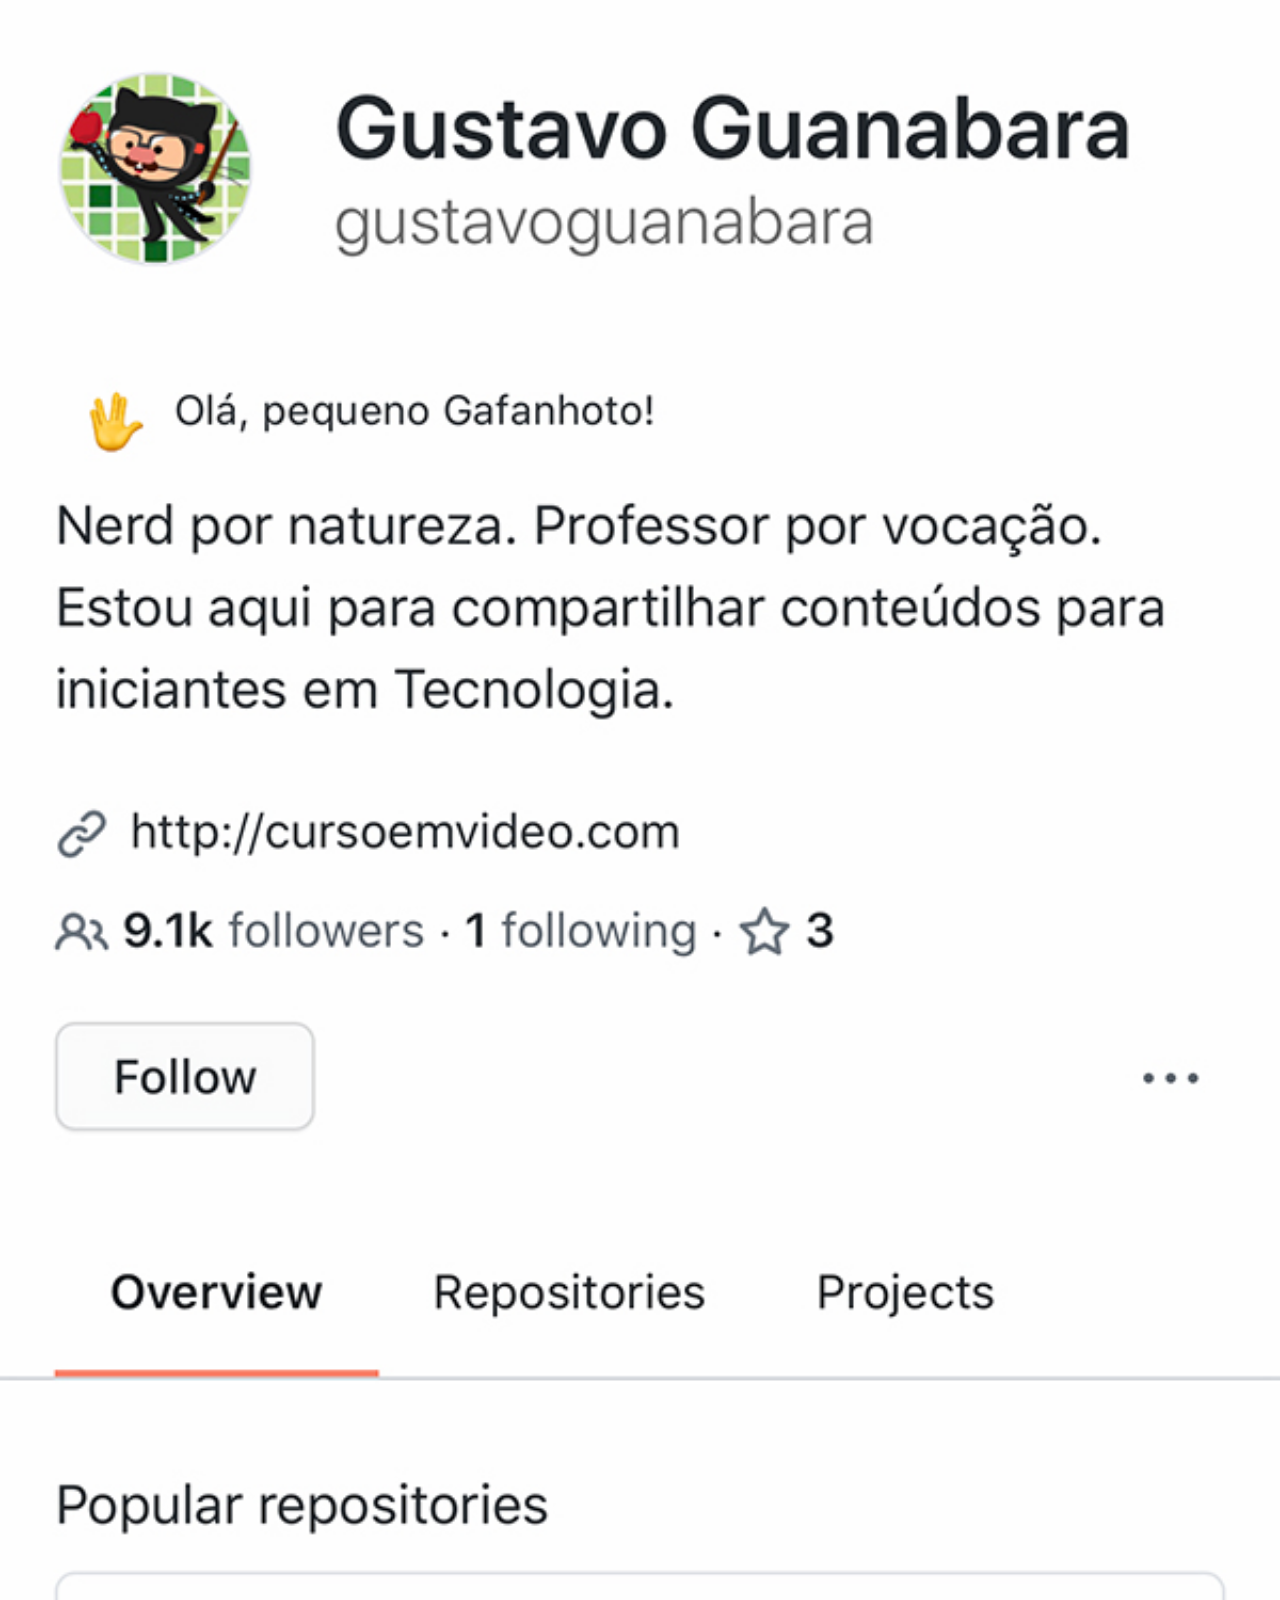
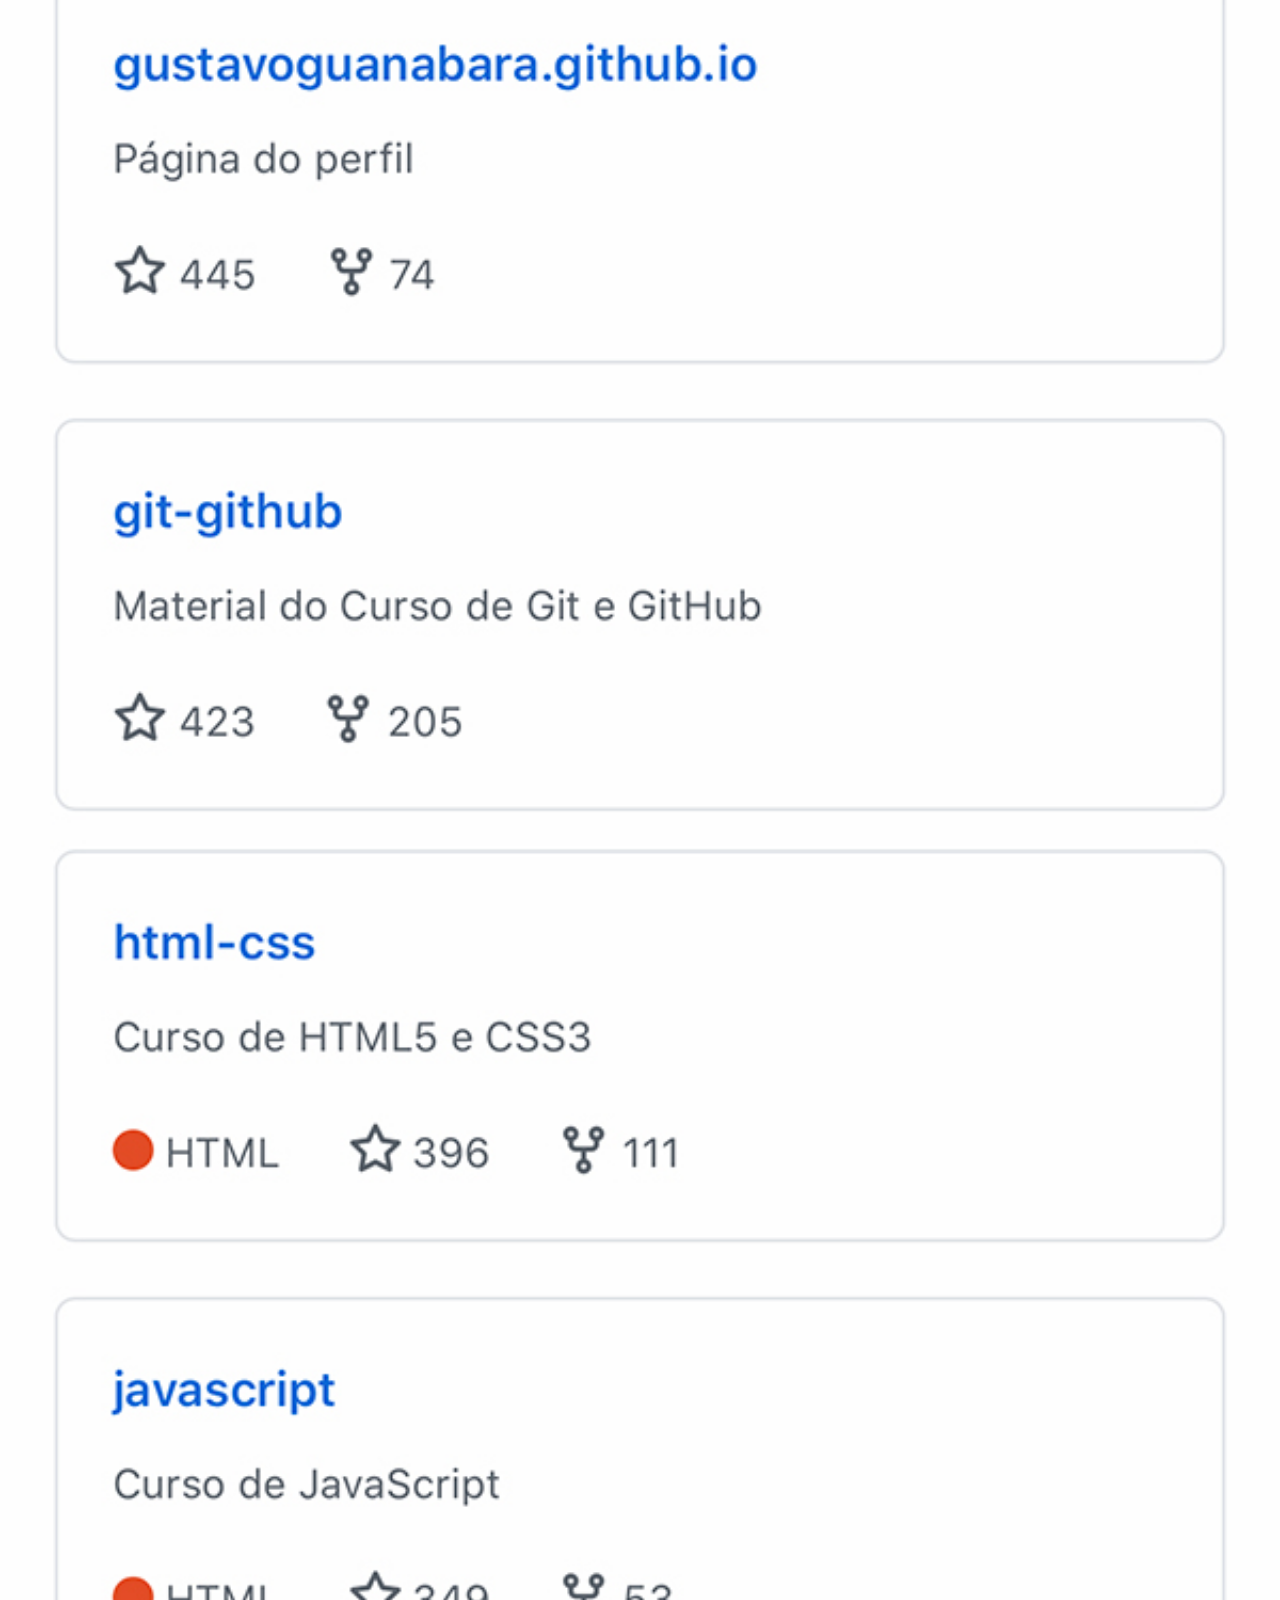
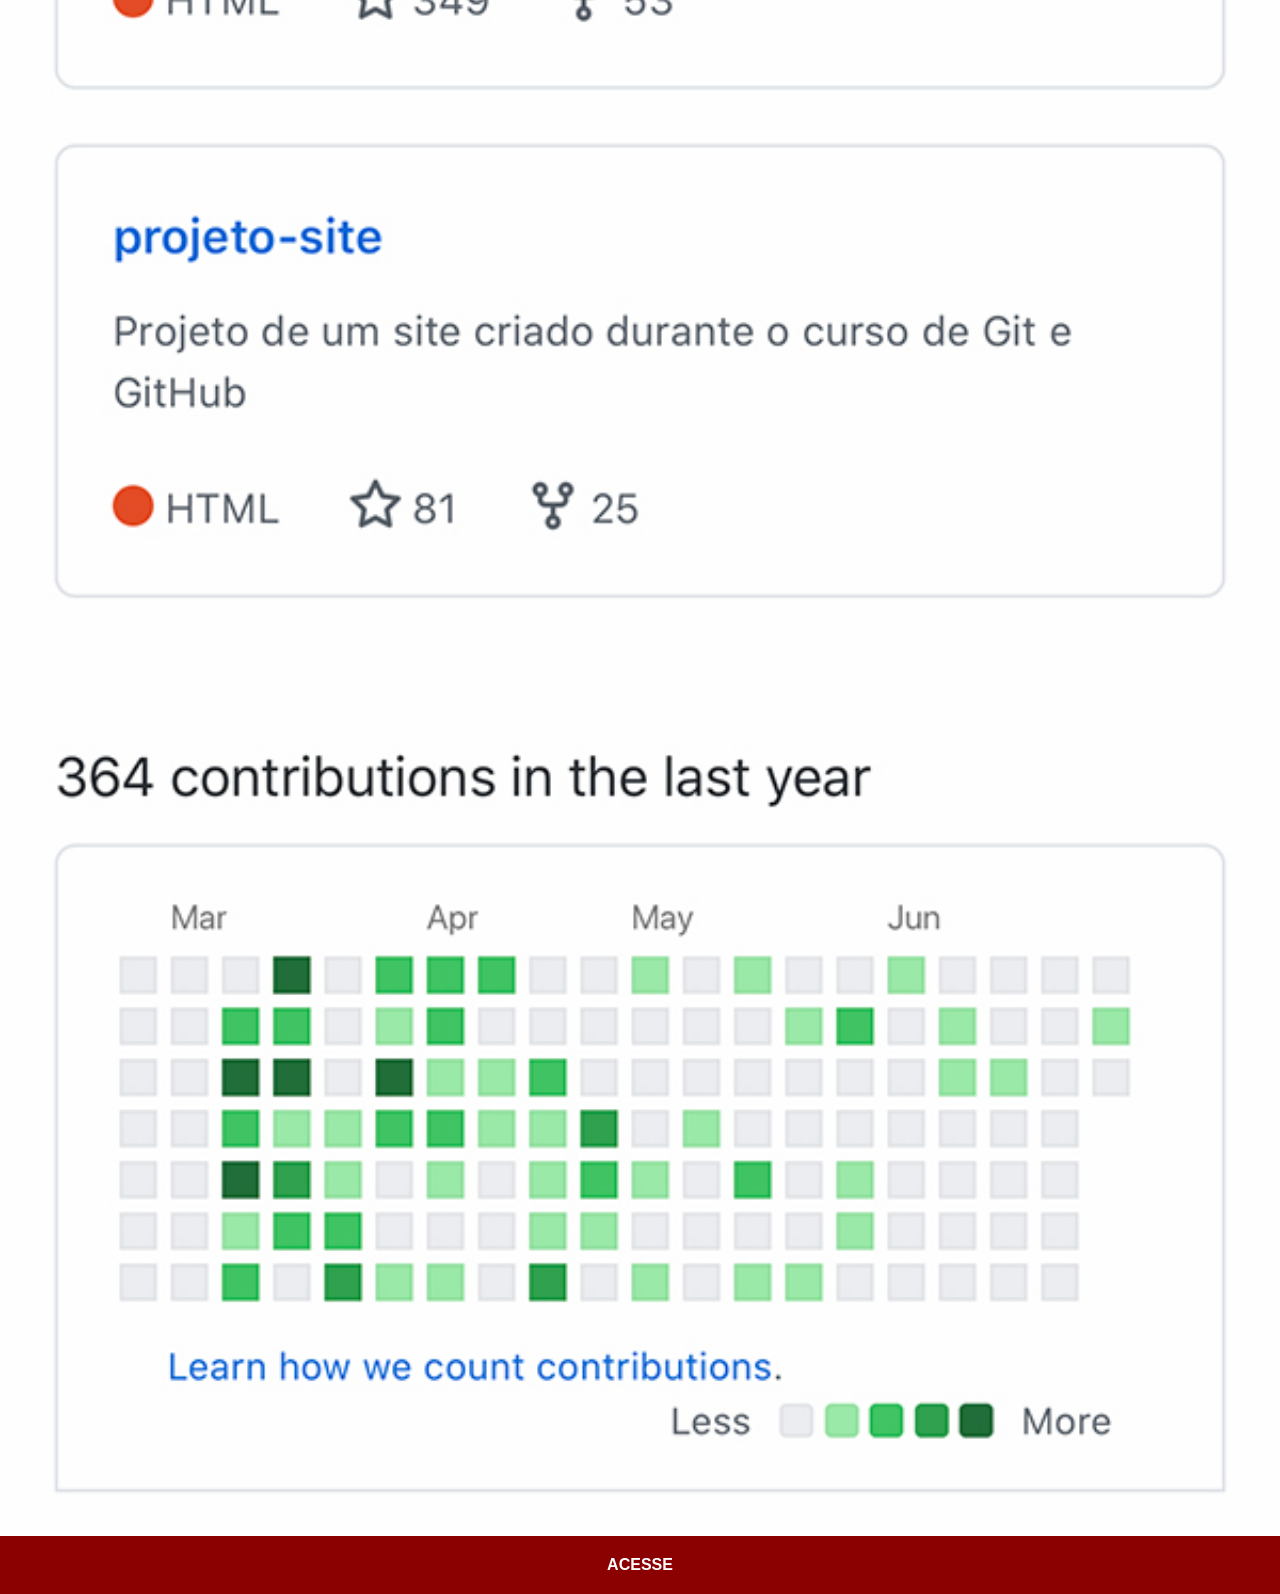
==== github.html @ 9b171b0d "projeto quase finalizado, faltando alguns ajustes" ====
<!DOCTYPE html>
<html lang="pt-br">
<head>
    <meta charset="UTF-8">
    <meta name="viewport" content="width=device-width, initial-scale=1.0">
    <title>GitHub</title>
    <link rel="stylesheet" href="estilos/social.css">
</head>
<body>
    <img src="imagens/tela-github.jpg" alt="GitHub"><a href="https://github.com/gustavoguanabara" target="_blank">ACESSE</a>
</html>
---- estilos/social.css ----
@charset "UTF-8";

*{
    margin: 0px;
    padding: 0px;
    font-family: Arial, Helvetica, sans-serif;
}

::-webkit-scrollbar {
    width: 0px;
    height: 0px;
}

img{
    width: 100vw;
}

a{
    display: block;
    background-color: darkred;
    color: white;
    padding: 20px;
    text-align: center;
    font-weight: bolder;
    text-decoration: none;
}

a:hover{
    background-color: red;
}
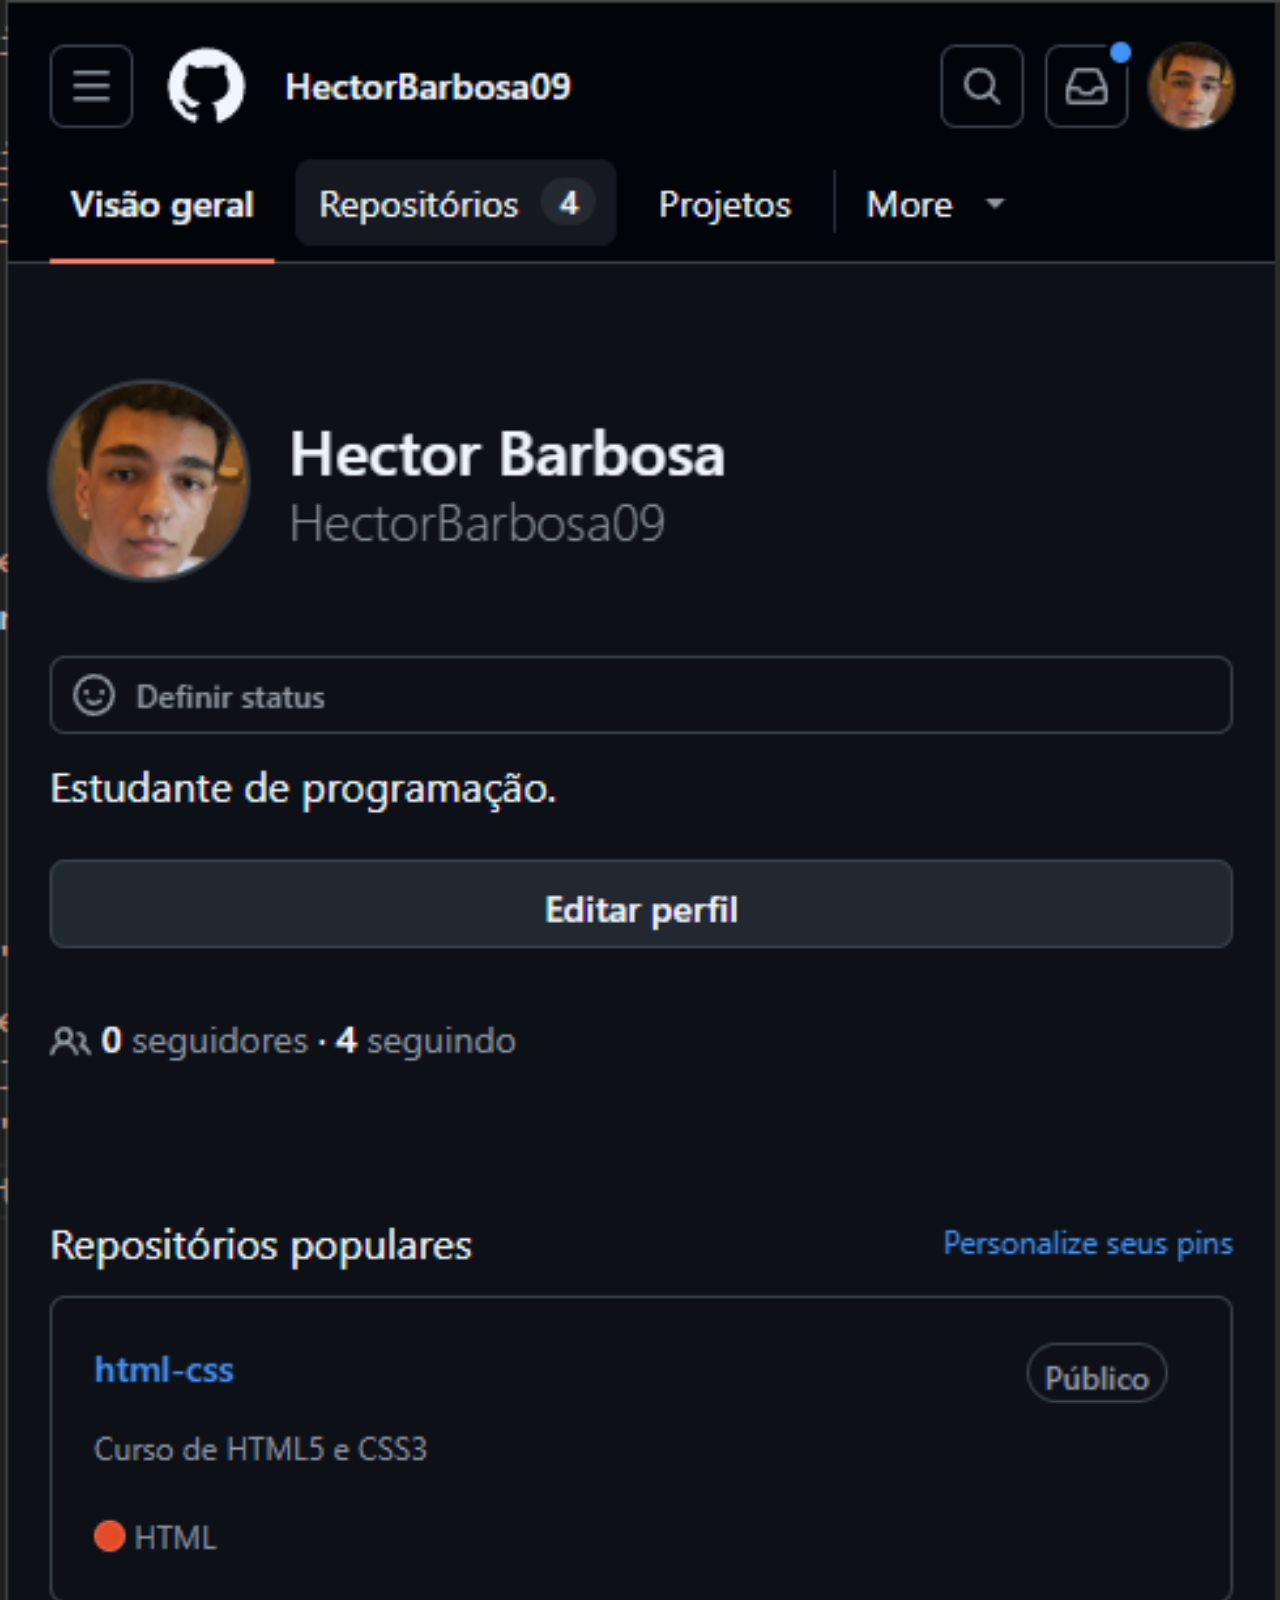
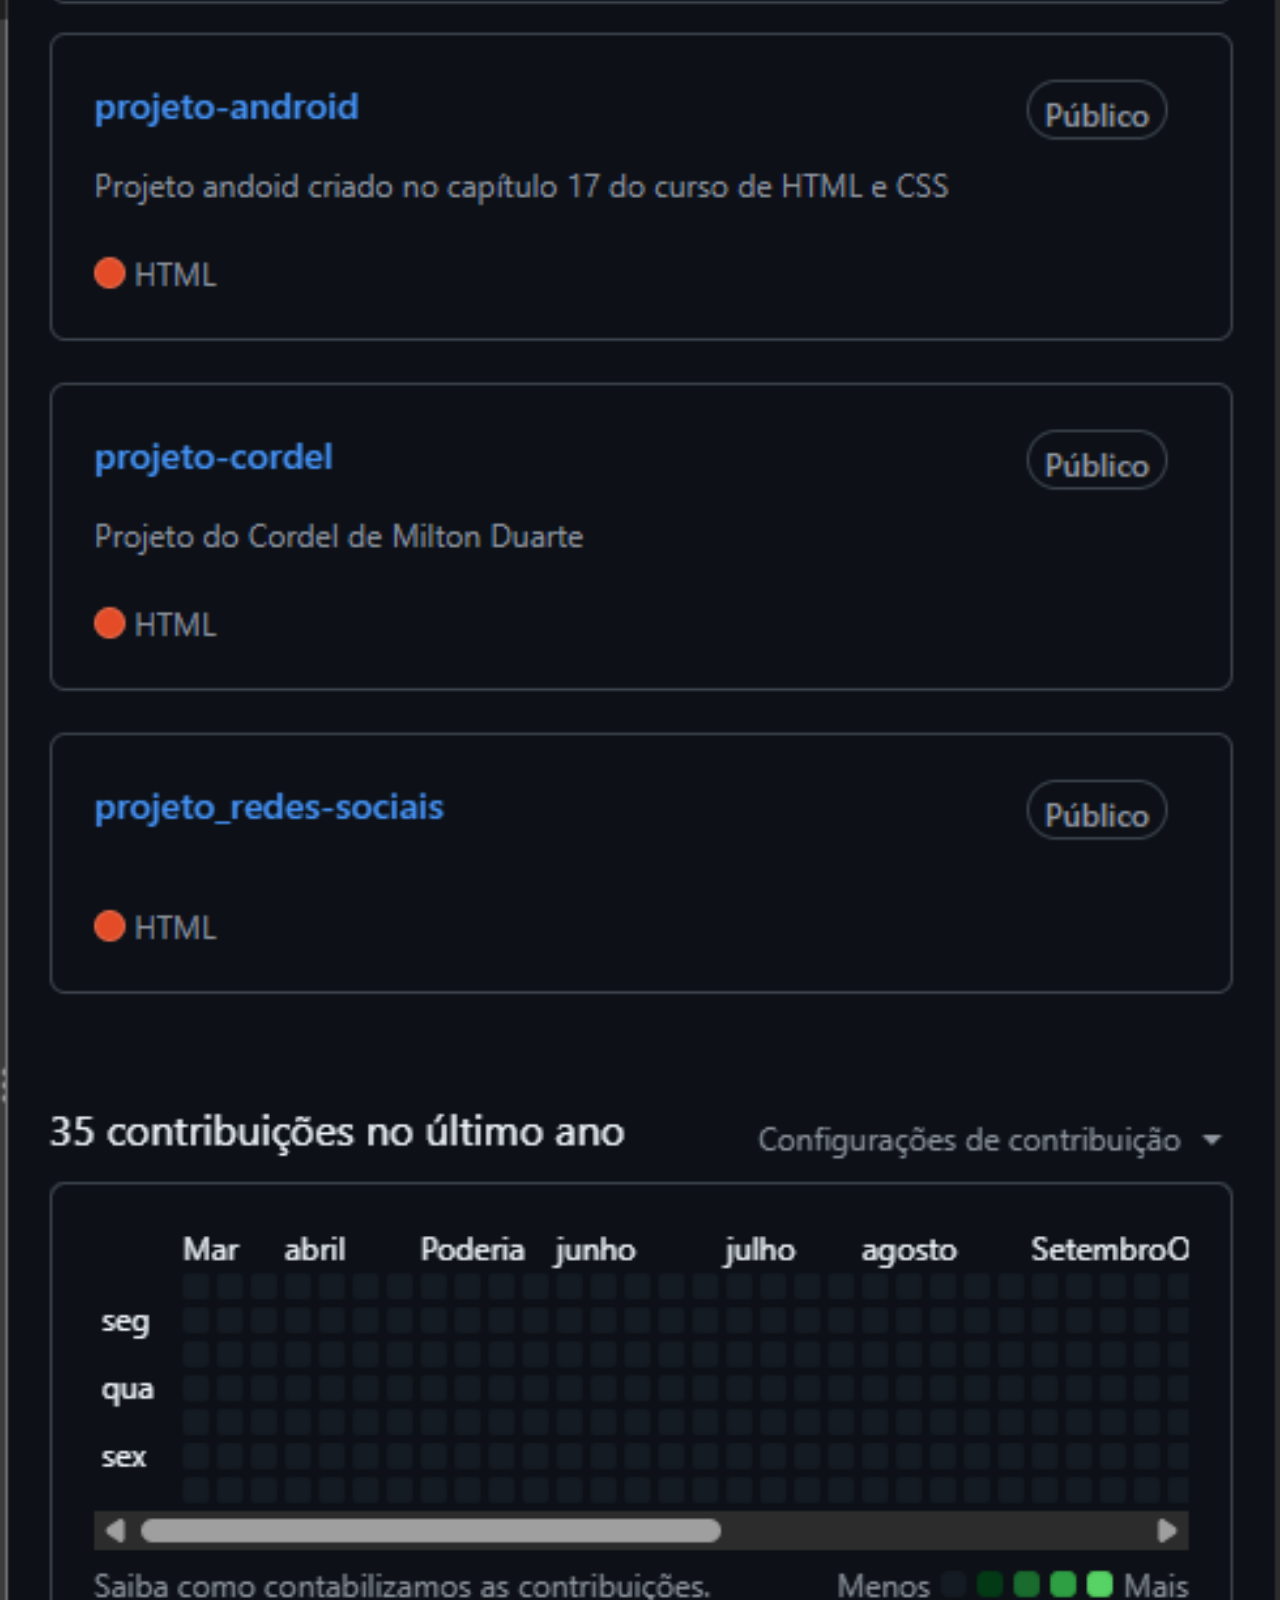
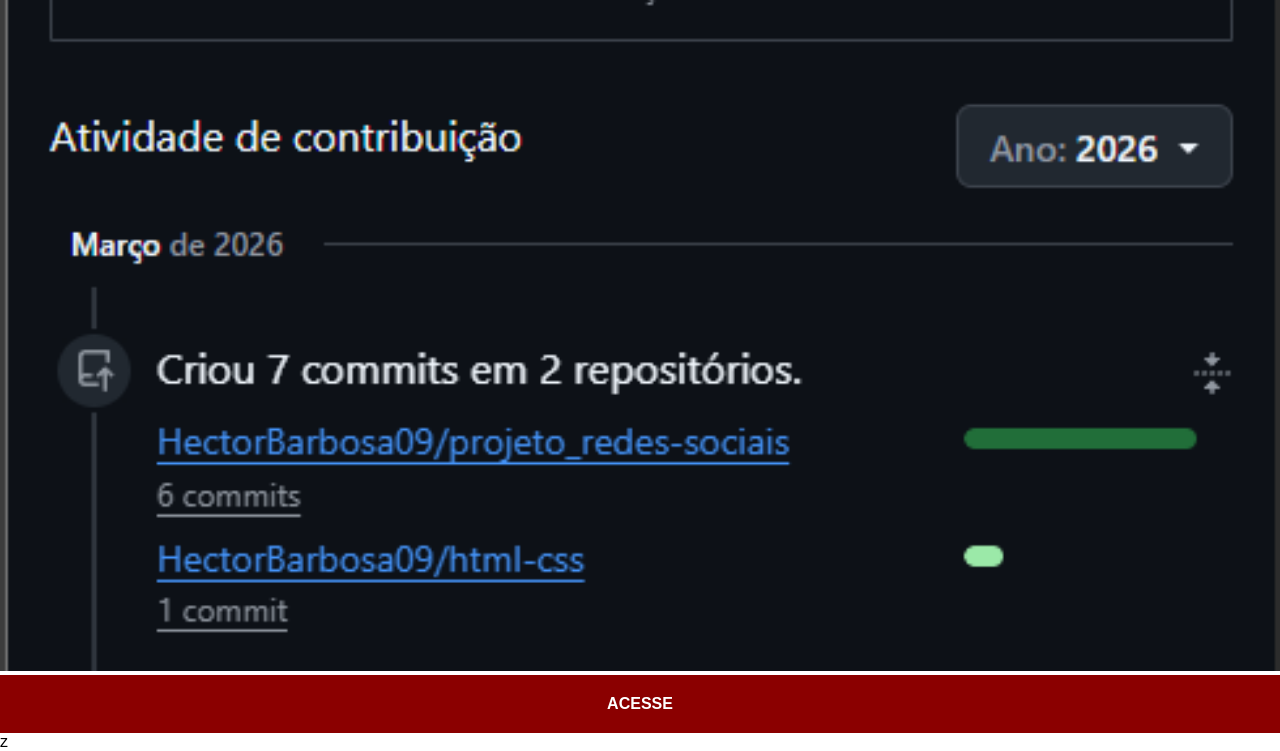
==== commit 8701b783: "alterei para as minhas redes sociais" ====
--- a/github.html
+++ b/github.html
@@ -7,5 +7,5 @@
     <link rel="stylesheet" href="estilos/social.css">
 </head>
 <body>
-    <img src="imagens/tela-github.jpg" alt="GitHub"><a href="https://github.com/gustavoguanabara" target="_blank">ACESSE</a>
-</html>+    <img src="imagens/github.png" alt="GitHub"><a href="https://github.com/HectorBarbosa09" target="_blank">ACESSE</a>
+</html>z
